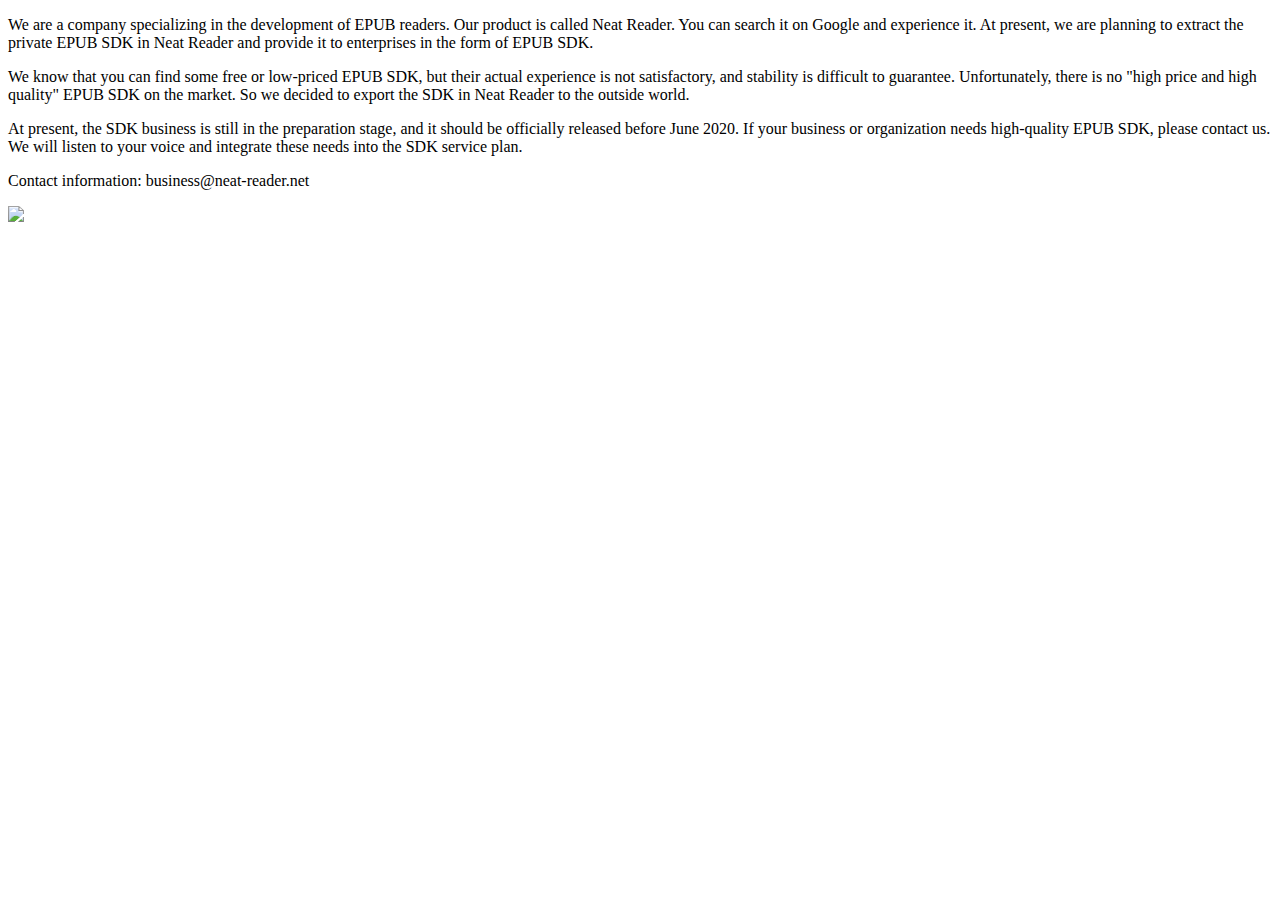
==== index.html @ 6b5ac9dc "add favicon" ====
<!DOCTYPE html>
<html lang="en">
<head>
    <meta charset="UTF-8">
    <title>NEAT EPUB SDK | Enterprise Level EPUB Software Development Kit</title>
    <link rel="shortcut icon" type="image/x-icon" href="/favicon.ico?">
</head>
<body>
<p>We are a company specializing in the development of EPUB readers. Our product is called Neat Reader. You can search
    it on Google and experience it. At present, we are planning to extract the private EPUB SDK in Neat Reader and
    provide it to enterprises in the form of EPUB SDK.</p>
<p>We know that you can find some free or low-priced EPUB SDK, but their actual experience is not satisfactory, and
    stability is difficult to guarantee. Unfortunately, there is no "high price and high quality" EPUB SDK on the
    market. So we decided to export the SDK in Neat Reader to the outside world.</p>
<p>
    At present, the SDK business is still in the preparation stage, and it should be officially released before June
    2020. If your business or organization needs high-quality EPUB SDK, please contact us. We will listen to your voice
    and integrate these needs into the SDK service plan.
</p>
<p>Contact information: business@neat-reader.net</p>
<img src="img/sdklogo.fw.png" />
</body>
</html>
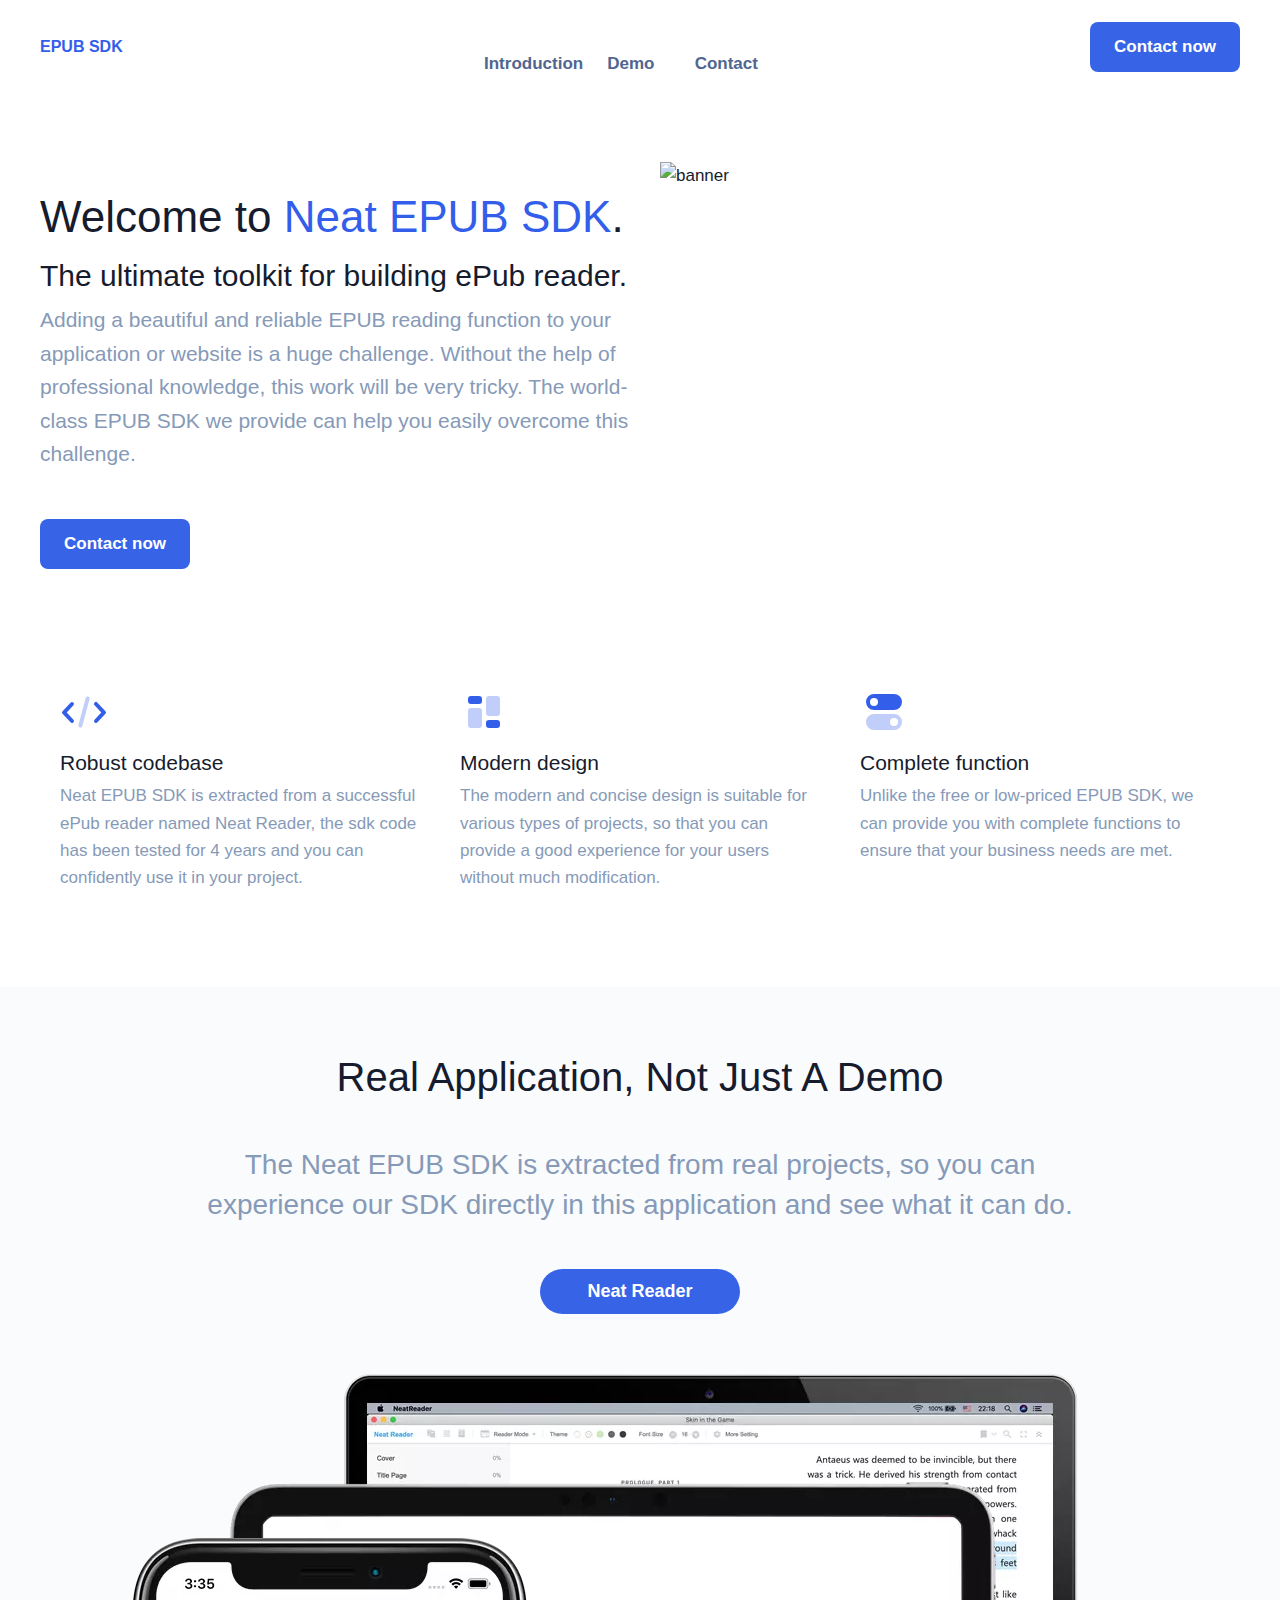
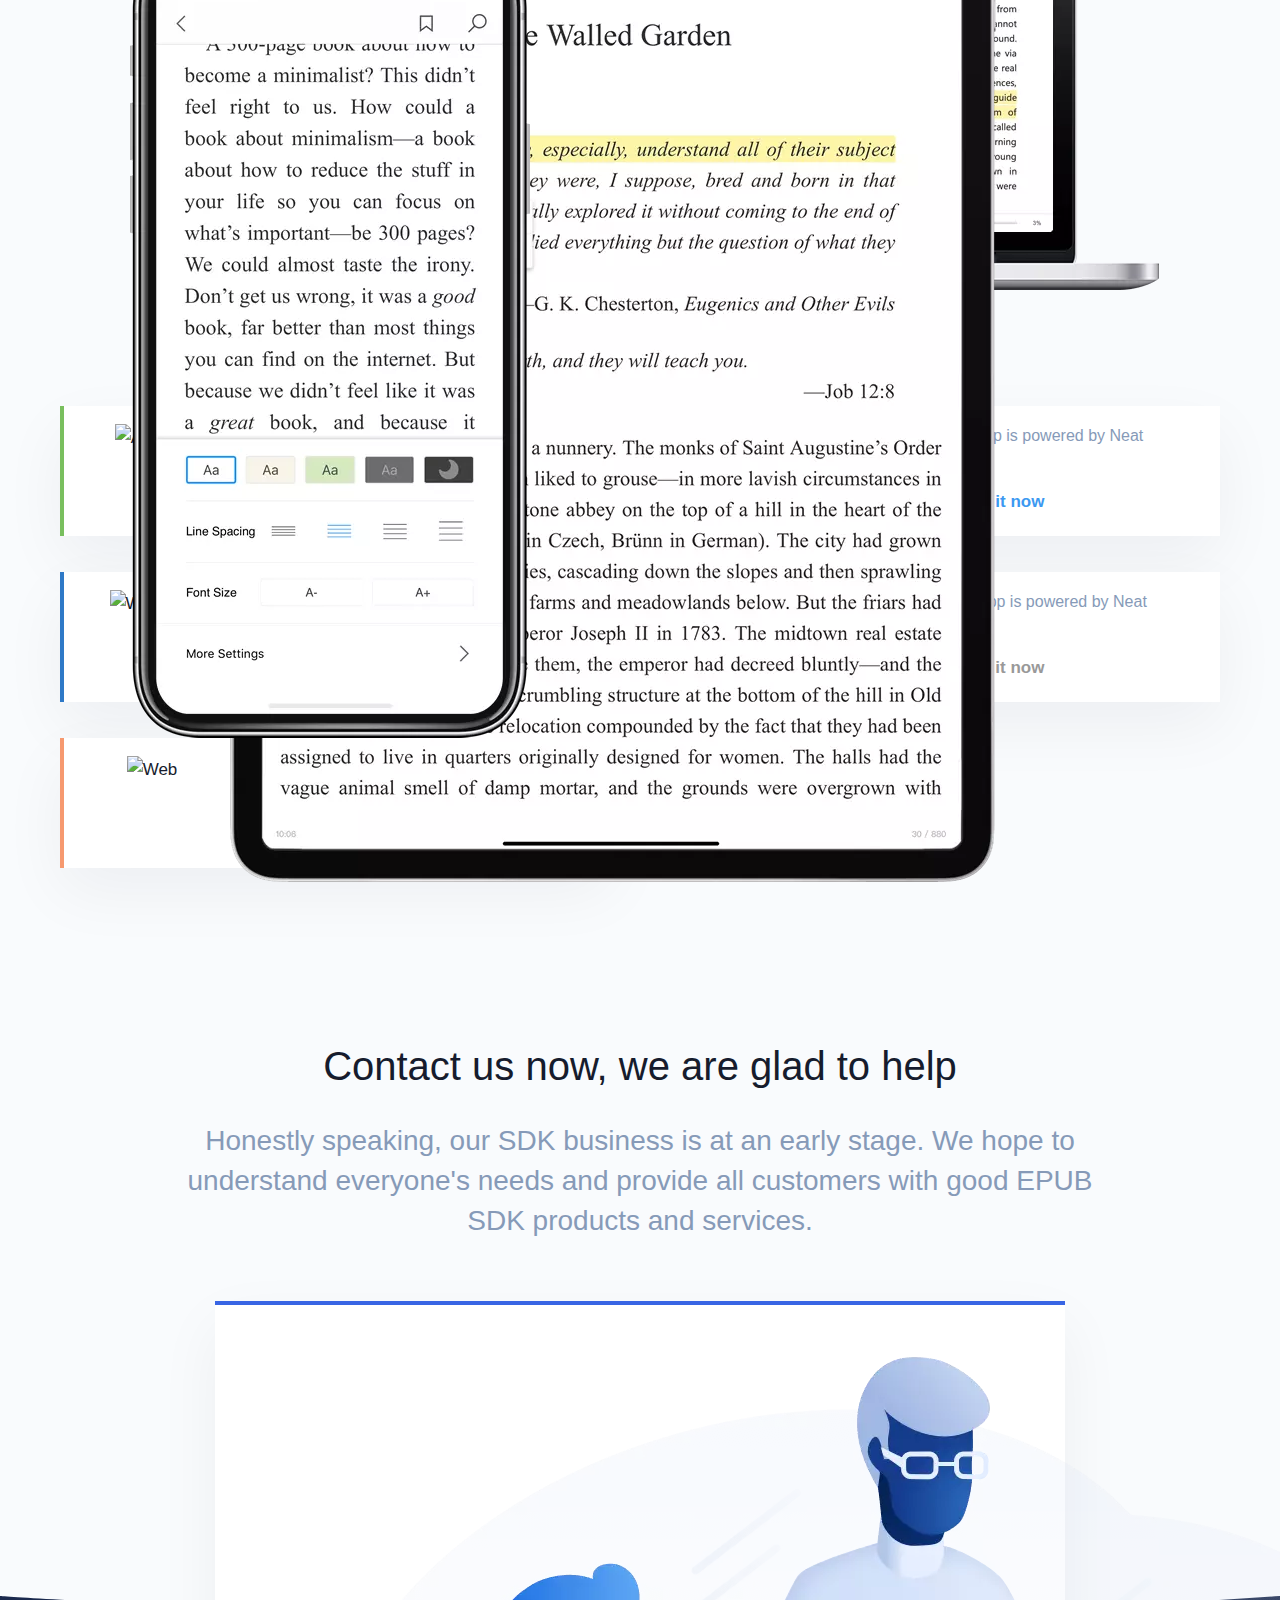
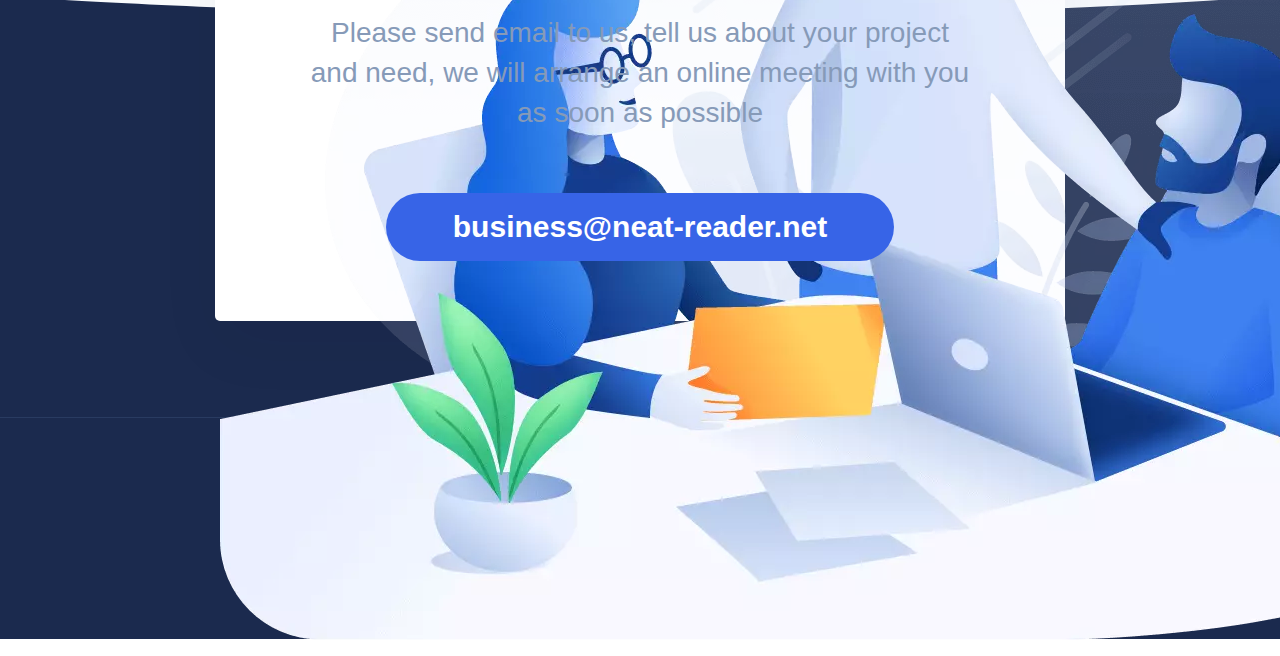
==== commit 964c49b6: "Merge remote-tracking branch 'origin/master'" ====
--- a/index.html
+++ b/index.html
@@ -2,22 +2,192 @@
 <html lang="en">
 <head>
     <meta charset="UTF-8">
-    <title>NEAT EPUB SDK | Enterprise Level EPUB Software Development Kit</title>
+    <title>NEAT EPUB SDK | The Best EPUB Software Development Kit</title>
     <link rel="shortcut icon" type="image/x-icon" href="/favicon.ico?">
+    <meta name="keywords" content="epub sdk, epub reader development, ios epub sdk, android epub sdk, web epub sdk, js epub sdk,windows epub sdk,best epub sdk,epubsdk">
+    <meta name="description" content="Neat EPUB SDK comes from the widely acclaimed EPUB reader Neat Reader, which has withstood the test of the market and won the recognition of the majority of users. Whether you are developing an EPUB reader for Android, iOS, Web browser, or even Windows and Mac, we can provide you with corresponding solutions to help you win the success of the project.">
+    <link rel="stylesheet" href="styles/index.css" />
 </head>
 <body>
-<p>We are a company specializing in the development of EPUB readers. Our product is called Neat Reader. You can search
-    it on Google and experience it. At present, we are planning to extract the private EPUB SDK in Neat Reader and
-    provide it to enterprises in the form of EPUB SDK.</p>
-<p>We know that you can find some free or low-priced EPUB SDK, but their actual experience is not satisfactory, and
-    stability is difficult to guarantee. Unfortunately, there is no "high price and high quality" EPUB SDK on the
-    market. So we decided to export the SDK in Neat Reader to the outside world.</p>
-<p>
-    At present, the SDK business is still in the preparation stage, and it should be officially released before June
-    2020. If your business or organization needs high-quality EPUB SDK, please contact us. We will listen to your voice
-    and integrate these needs into the SDK service plan.
-</p>
-<p>Contact information: business@neat-reader.net</p>
-<img src="img/sdklogo.fw.png" />
+<!--first-->
+<div class="container-full">
+    <div class="container">
+        <section class="top-nav">
+            <h1 class="logo"><a href="/">EPUB SDK</a></h1>
+            <ul class="nav-wrap">
+                <li class="nav-item"><a href="#category">Introduction</a></li>
+                <li class="nav-item"><a href="#application-wrap">Demo</a></li>
+                <li class="nav-item"><a href="#contact-wrap">Contact</a></li>
+            </ul>
+            <a href="#contact-wrap" class="contact-btn button">Contact now</a>
+        </section>
+        <section class="banner">
+            <div class="center-align">
+                <div class="left-info">
+                    <h2 class="title">Welcome to <span>Neat EPUB SDK</span>.</h2>
+                    <h3 class="sec-title">The ultimate toolkit for building ePub reader.</h3>
+                    <p class="info-more">Adding a beautiful and reliable EPUB reading function to your application or website is a huge challenge. Without the help of professional knowledge, this work will be very tricky. The world-class EPUB SDK we provide can help you easily overcome this challenge.</p>
+                    <div class="button-wrap">
+                        <a href="#contact-wrap" class="info-button button">Contact now</a>
+                    </div>
+                </div>
+                <div class="banner-img">
+                    <picture>
+                        <source srcset="img/banner-1.webp" type="image/webp">
+                        <source srcset="img/banner-1.png" type="image/png">
+                        <img src="img/banner-1.png" alt="banner">
+                    </picture>
+                </div>
+            </div>
+        </section>
+        <section class="category" id="category">
+            <div class="category-wrap">
+                <div class="category-item">
+                    <div class="icon-svg">
+                        <svg width="24" height="24" viewBox="0 0 24 24" xmlns="http://www.w3.org/2000/svg"><g fill="none" fill-rule="evenodd"><path d="M0 0h24v24H0z"/><path d="M17.272 8.685a1 1 0 111.456-1.37l4 4.25a1 1 0 010 1.37l-4 4.25a1 1 0 01-1.456-1.37l3.355-3.565-3.355-3.565zm-10.544 0L3.373 12.25l3.355 3.565a1 1 0 01-1.456 1.37l-4-4.25a1 1 0 010-1.37l4-4.25a1 1 0 011.456 1.37z" fill="#335EEA"/><rect fill="#335EEA" opacity=".3" transform="rotate(15 12 12)" x="11" y="4" width="2" height="16" rx="1"/></g></svg>
+                    </div>
+                    <h3 class="item-title">Robust codebase</h3>
+                    <p class="item-text">Neat EPUB SDK is extracted from a successful ePub reader named Neat Reader, the sdk code has been tested for 4 years and you can confidently use it in your project.</p>
+                </div>
+                <div class="category-item">
+                    <div class="icon-svg">
+                        <svg width="24" height="24" viewBox="0 0 24 24" xmlns="http://www.w3.org/2000/svg"><g fill="none" fill-rule="evenodd"><path d="M0 0h24v24H0z"/><path d="M5.5 4h4A1.5 1.5 0 0111 5.5v1A1.5 1.5 0 019.5 8h-4A1.5 1.5 0 014 6.5v-1A1.5 1.5 0 015.5 4zm9 12h4a1.5 1.5 0 011.5 1.5v1a1.5 1.5 0 01-1.5 1.5h-4a1.5 1.5 0 01-1.5-1.5v-1a1.5 1.5 0 011.5-1.5z" fill="#335EEA"/><path d="M5.5 10h4a1.5 1.5 0 011.5 1.5v7A1.5 1.5 0 019.5 20h-4A1.5 1.5 0 014 18.5v-7A1.5 1.5 0 015.5 10zm9-6h4A1.5 1.5 0 0120 5.5v7a1.5 1.5 0 01-1.5 1.5h-4a1.5 1.5 0 01-1.5-1.5v-7A1.5 1.5 0 0114.5 4z" fill="#335EEA" opacity=".3"/></g></svg>
+                    </div>
+                    <h3 class="item-title">Modern design</h3>
+                    <p class="item-text">The modern and concise design is suitable for various types of projects, so that you can provide a good experience for your users without much modification.</p>
+                </div>
+                <div class="category-item">
+                    <div class="icon-svg">
+                        <svg width="24" height="24" viewBox="0 0 24 24" xmlns="http://www.w3.org/2000/svg"><g fill="none" fill-rule="evenodd"><path d="M0 0h24v24H0z"/><path d="M7 3h10a4 4 0 110 8H7a4 4 0 110-8zm0 6a2 2 0 100-4 2 2 0 000 4z" fill="#335EEA"/><path d="M7 13h10a4 4 0 110 8H7a4 4 0 110-8zm10 6a2 2 0 100-4 2 2 0 000 4z" fill="#335EEA" opacity=".3"/></g></svg>
+                    </div>
+                    <h3 class="item-title">Complete function</h3>
+                    <p class="item-text">Unlike the free or low-priced EPUB SDK, we can provide you with complete functions to ensure that your business needs are met.</p>
+                </div>
+            </div>
+        </section>
+    </div>
+</div>
+<!--second-->
+<div class="container-wrap">
+    <div class="container">
+        <section class="application-wrap" id="application-wrap">
+            <h2 class="title">Real Application, Not Just A Demo</h2>
+            <h3 class="message">The Neat EPUB SDK is extracted from real projects, so you can experience our SDK directly in this application and see what it can do.</h3>
+            <div class="button-box">
+                <a href="https://www.neat-reader.com" target="_blank" class="button">Neat Reader</a>
+            </div>
+        </section>
+        <section class="device-wrap">
+            <div class="device-1">
+                <picture>
+                    <source srcset="img/device-1.webp" type="image/webp">
+                    <source srcset="img/device-1.png" type="image/png">
+                    <img src="img/device-1.png" alt="mobile">
+                </picture>
+            </div>
+            <div class="device-2">
+                <picture>
+                    <source srcset="img/device-2.webp" type="image/webp">
+                    <source srcset="img/device-2.png" type="image/png">
+                    <img src="img/device-2.png" alt="pad">
+                </picture>
+            </div>
+            <div class="device-3">
+                <picture>
+                    <source srcset="img/device-3.webp" type="image/webp">
+                    <source srcset="img/device-3.png" type="image/png">
+                    <img src="img/device-3.png" alt="desk">
+                </picture>
+            </div>
+        </section>
+        <section class="device-full">
+            <div class="device-item">
+                <div class="device-box color-1">
+                    <div class="box-left">
+                        <img src="img/device-icon-1.png" alt="Android" class="device-img">
+                    </div>
+                    <div class="box-right">
+                        <h3 class="device-title">Neat Reader Android App is powered by Neat Android EPUB SDK.</h3>
+                        <a href="https://www.neat-reader.com/downloads/android" class="device-link" target="_blank">Download and try it now <i class="fe fe-arrow-right ml-3"></i></a>
+                    </div>
+                </div>
+                <div class="device-box color-2">
+                    <div class="box-left">
+                        <img src="img/device-icon-2.png" alt="iOS" class="device-img">
+                    </div>
+                    <div class="box-right">
+                        <h3 class="device-title">Neat Reader iOS App is powered by Neat iOS EPUB SDK.</h3>
+                        <a href="https://www.neat-reader.com/downloads/ios" class="device-link" target="_blank">Download and try it now <i class="fe fe-arrow-right ml-3"></i></a>
+                    </div>
+                </div>
+            </div>
+            <div class="device-item">
+                <div class="device-box color-3">
+                    <div class="box-left">
+                        <img src="img/device-icon-3.png" alt="Windows" class="device-img">
+                    </div>
+                    <div class="box-right">
+                        <h3 class="device-title">Neat Reader Windows App is powered by Neat Windows EPUB SDK.</h3>
+                        <a href="https://www.neat-reader.com/downloads/windows" class="device-link" target="_blank">Download and try it now <i class="fe fe-arrow-right ml-3"></i></a>
+                    </div>
+                </div>
+                <div class="device-box color-4">
+                    <div class="box-left">
+                        <img src="img/device-icon-4.png" alt="Mac" class="device-img">
+                    </div>
+                    <div class="box-right">
+                        <h3 class="device-title">Neat Reader Mac App is powered by Neat Mac EPUB SDK.</h3>
+                        <a href="https://www.neat-reader.com/downloads/mac" class="device-link" target="_blank">Download and try it now <i class="fe fe-arrow-right ml-3"></i></a>
+                    </div>
+                </div>
+            </div>
+            <div class="device-item">
+                <div class="device-box color-5">
+                    <div class="box-left">
+                        <img src="img/device-icon-5.png" alt="Web" class="device-img">
+                    </div>
+                    <div class="box-right">
+                        <h3 class="device-title">Neat Reader Web App is powered by Neat Web EPUB SDK.</h3>
+                        <a href="https://www.neat-reader.com/downloads/web" class="device-link" target="_blank">Have a look <i class="fe fe-arrow-right ml-3"></i></a>
+                    </div>
+                </div>
+                <div class="device-box" style="visibility: hidden"></div>
+            </div>
+        </section>
+        <section class="contact-wrap" id="contact-wrap">
+            <h2 class="contact-title">Contact us now, we are glad to help</h2>
+            <p class="contact-info">Honestly speaking, our SDK business is at an early stage. We hope to understand everyone's needs and provide all customers with good EPUB SDK products and services.</p>
+        </section>
+        <section class="contact-full">
+            <div class="contact-card">
+                <div class="card-top">
+                    <picture>
+                        <source srcset="img/contact-us.webp" type="image/webp">
+                        <source srcset="img/contact-us.png" type="image/png">
+                        <img src="img/contact-us.png" alt="contact">
+                    </picture>
+                </div>
+                <p class="card-info">Please send email to us, tell us about your project and need, we will arrange an online meeting with you as soon as possible</p>
+                <a href="mailto:business@neat-reader.net" class="card-link">business@neat-reader.net</a>
+            </div>
+        </section>
+    </div>
+</div>
+<div class="container-wrap mt-n16">
+    <div class="shape shape-bottom shape-fluid-x svg-shim text-dark">
+        <svg viewBox="0 0 2880 48" fill="none" xmlns="http://www.w3.org/2000/svg"><path d="M0 48h2880V0h-720C1442.5 52 720 0 720 0H0v48z" fill="currentColor"/></svg>
+    </div>
+</div>
+<div class="pt-16 bg-dark">
+    <footer class="border-gray-800-50">
+        <div class="container-footer">
+            <div class="footer-logo">
+                <img src="img/footer-logo.png" alt="logo">
+            </div>
+            <h2 class="footer-title">Neat EPUB SDK</h2>
+            <p class="footer-info">The ultimate toolkit for building ePub reader.</p>
+        </div>
+    </footer>
+</div>
 </body>
-</html>+</html>
--- a/styles/index.css
+++ b/styles/index.css
@@ -0,0 +1,511 @@
+@import "base.css";
+@import "fonts/Feather/feather.css";
+@import "fonts/HKGroteskPro/HKGroteskPro.css";
+
+.container-full{
+    width: 100%;
+    background: #fff;
+}
+.container{
+    width: 1200px;
+    margin: 0 auto;
+}
+.container .top-nav{
+    display: flex;
+    flex-direction: row;
+    justify-content: space-between;
+    box-sizing: border-box;
+    height: 50px;
+    line-height: 50px;
+    margin-top: 22px;
+}
+.container .top-nav .logo{
+    flex: 0 0 88px;
+    font-weight: 700;
+    font-size: 16px;
+    line-height: 50px;
+}
+.container .top-nav .nav-wrap{
+    display: flex;
+    flex: 0 0 330px;
+    flex-direction: row;
+    color: #506690;
+    font-size: 17px;
+    font-weight: 600;
+}
+.container .top-nav .nav-wrap a{
+    color: #506690;
+}
+.container .top-nav .nav-wrap a:hover{
+    color: #335eea;
+}
+.container .top-nav .nav-wrap .nav-item{
+    flex: 1;
+    text-align: center;
+    list-style-type: none;
+}
+.container .button{
+    flex: 0 0 150px;
+    line-height: 50px;
+    background: #3764e7;
+    color: #fff;
+    border-radius: 8px;
+    text-align: center;
+    font-size: 17px;
+    font-weight: 600;
+    transition: box-shadow .25s ease,transform .25s ease,-webkit-transform .25s ease;
+}
+.container .button:hover {
+    box-shadow: 0 1rem 2.5rem rgba(22,28,45,.1),0 .5rem 1rem -.75rem rgba(22,28,45,.1)!important;
+    -webkit-transform: translate3d(0,-3px,0);
+    transform: translate3d(0,-3px,0);
+}
+
+.container .banner{
+    padding-top: 90px;
+}
+.container .center-align{
+    height: 430px;
+    display: flex;
+    flex-wrap: wrap;
+    align-items: center!important;
+}
+.container .banner-img{
+    flex: 0 0 50%;
+    max-width: 50%;
+    height: 100%;
+    width: 100%;
+    padding-right: 20px;
+    padding-left: 20px;
+}
+
+.container .banner-img img{
+    display: block;
+    height: 100%;
+    margin-left: auto;
+    margin-right: auto;
+}
+.container .left-info{
+    flex: 0 0 50%;
+    max-width: 50%;
+}
+.container .left-info .title{
+    font-weight: 400;
+    font-size: 44px;
+    line-height: 64px;
+    color: #161C2D;
+}
+.container .left-info .title span{
+    color: #335EEA;
+}
+.container .left-info .sec-title{
+    font-weight: 400;
+    font-size: 30px;
+    line-height: 54px;
+    color: #161C2D;
+}
+.container .left-info .info-more{
+    font-weight: 400;
+    font-size: 21px;
+    line-height: 33.6px;
+    color: #869AB8;
+    margin-bottom: 48px;
+}
+.container .left-info .button-wrap{
+    display: flex;
+    flex-direction: row;
+    height: 50px;
+}
+
+.container .category{
+    padding-top: 96px;
+    padding-bottom: 96px;
+}
+.container .category-wrap{
+    display: flex;
+    flex-direction: row;
+}
+.container .category-item{
+    display: flex;
+    flex-direction: column;
+    flex: 1;
+    padding: 0 20px;
+}
+.container .category-item .icon-svg{
+    color: #335eea;
+    margin-bottom: 12px;
+}
+.container .category-item .icon-svg > svg{
+    width: 48px;
+    height: 48px;
+}
+.container .category-item .item-title{
+    line-height: 1.4;
+    margin-bottom: 5px;
+}
+.container .category-item .item-text{
+    color: #869ab8;
+    font-size: 17px;
+    font-weight: 400;
+}
+
+.container-wrap{
+    background: #f9fbfd;
+}
+.container .application-wrap{
+    padding-top: 60px;
+    padding-bottom: 60px;
+}
+.container .application-wrap .title{
+    font-weight: 400;
+    font-size: 40px;
+    color: #161C2D;
+    text-align: center;
+    line-height: 60px;
+    padding-bottom: 38px;
+}
+.container .application-wrap .message{
+    font-size: 28px;
+    font-weight: 400;
+    line-height: 40px;
+    color: #869AB8;
+    text-align: center;
+    padding-left: 150px;
+    padding-right: 150px;
+    padding-bottom: 44px;
+}
+.container .application-wrap .button-box{
+    display: flex;
+    flex-direction: row;
+    align-items: center;
+    justify-content: center;
+    height: 45px;
+}
+.container .application-wrap .button-box .button{
+    flex: 0 0 200px;
+    line-height: 45px;
+    background: #3764e7;
+    color: #fff;
+    border-radius: 40px;
+    text-align: center;
+    font-size: 18px;
+    font-weight: 700;
+    transition: box-shadow .25s ease,transform .25s ease,-webkit-transform .25s ease;
+}
+.container .application-wrap .button-box .button .button:hover {
+    box-shadow: 0 1rem 2.5rem rgba(22,28,45,.1),0 .5rem 1rem -.75rem rgba(22,28,45,.1)!important;
+    -webkit-transform: translate3d(0,-3px,0);
+    transform: translate3d(0,-3px,0);
+}
+.container .device-wrap{
+    position: relative;
+    box-sizing: border-box;
+    padding-left: 90px;
+    padding-right: 80px;
+    width: 1200px;
+    height: 516px;
+    margin-bottom: 116px;
+}
+.container .device-wrap > div{
+    position: absolute;
+}
+.container .device-wrap > div > img{
+    display: block;
+    width: 100%;
+}
+.container .device-wrap .device-1{
+    left: 90px;
+    bottom: 0;
+    width: 176px;
+    height: 352px;
+    z-index: 3;
+}
+.container .device-wrap .device-2{
+    left: 190px;
+    bottom: -34px;
+    width: 313px;
+    height: 442px;
+    z-index: 2;
+}
+.container .device-wrap .device-3{
+    left: 220px;
+    bottom: 0;
+    width: 899px;
+    height: 516px;
+    z-index: 1;
+}
+
+.container .device-full{
+    display: flex;
+    flex-direction: column;
+    padding-bottom: 132px;
+}
+.container .device-item{
+    display: flex;
+    flex-direction: row;
+    flex: 1;
+    height: 130px;
+    padding-left: 20px;
+    padding-right: 20px;
+    margin-bottom: 36px;
+}
+.container .device-item .device-box{
+    position: relative;
+    flex: 1;
+    display: flex;
+    flex-direction: row;
+    padding-left: 35px;
+    padding-right: 30px;
+    height: 130px;
+    background: #fff;
+    box-shadow: 0 1.5rem 4rem rgba(22,28,45,.05);
+    transition: box-shadow .25s ease,transform .25s ease,-webkit-transform .25s ease;
+}
+.container .device-item .device-box:before{
+    content: '';
+    position: absolute;
+    top: 0;
+    left: 0;
+    width: 4px;
+    height: 100%;
+}
+.container .device-item .device-box:hover{
+    box-shadow: 0 2rem 5rem rgba(22,28,45,.1),0 .5rem 1rem -.75rem rgba(22,28,45,.05)!important;
+    -webkit-transform: translate3d(0,-5px,0);
+    transform: translate3d(0,-5px,0);
+    cursor: pointer;
+}
+.container .device-item .device-box:nth-of-type(even){
+    margin-left: 29px;
+}
+.container .device-item .device-box:nth-of-type(odd){
+    margin-right: 29px;
+}
+.container .device-item .device-box.color-1:before{background: #79bf5e;}
+.container .device-item .device-box.color-2:before{background: #3c99f1;}
+.container .device-item .device-box.color-3:before{background: #2e79c7;}
+.container .device-item .device-box.color-4:before{background: #999999;}
+.container .device-item .device-box.color-5:before{background: #f6996f;}
+.container .device-item .device-box.color-1 .device-link{color: #79bf5e;}
+.container .device-item .device-box.color-2 .device-link{color: #3c99f1;}
+.container .device-item .device-box.color-3 .device-link{color: #2e79c7;}
+.container .device-item .device-box.color-4 .device-link{color: #999999;}
+.container .device-item .device-box.color-5 .device-link{color: #f6996f;}
+.container .device-item .box-left{
+    display: flex;
+    /*flex: 0 0 114px;*/
+    justify-content: center;
+    align-items: center;
+    width: 114px;
+    padding-top: 18px;
+    padding-bottom: 20px;
+    text-align: center;
+}
+.container .device-item .box-left .device-img{
+    display: block;
+    height: 100%;
+    margin-left: 0;
+    margin-right: 0;
+}
+.container .device-item .box-right{
+    flex: 0 0 336px;
+    display: flex;
+    flex-direction: column;
+    padding-top: 18px;
+    padding-bottom: 20px;
+    padding-left: 30px;
+}
+.container .device-item .box-right .device-title{
+    font-weight: 400;
+    font-size: 16px;
+    color: #869AB8;
+    line-height: 24px;
+    padding-bottom: 16px;
+}
+.container .device-item .box-right .device-link{
+    display: inline-block;
+    vertical-align: middle;
+    font-weight: 600;
+    font-size: 17px;
+    line-height: 27.2px;
+}
+.ml-3{
+    margin-left: .75rem!important;
+    display: inline-block;
+    vertical-align: middle;
+}
+
+.container .contact-wrap{
+    padding-left: 120px;
+    padding-right: 120px;
+    text-align: center;
+}
+.container .contact-wrap .contact-title{
+    font-weight: 400;
+    font-size: 40px;
+    line-height: 60px;
+    color: #161C2D;
+    padding-bottom: 25px;
+}
+.container .contact-wrap .contact-info{
+    font-weight: 400;
+    font-size: 28px;
+    line-height: 40px;
+    color: #869AB8;
+    text-align: center;
+}
+
+.container .contact-full{
+    padding-top: 60px;
+    padding-bottom: 96px;
+}
+.container .contact-full .contact-card{
+    position: relative;
+    display: flex;
+    flex-direction: column;
+    justify-content: center;
+    width: 850px;
+    margin-left: auto;
+    margin-right: auto;
+    background: #fff;
+    box-shadow: 0 1.5rem 4rem rgba(22,28,45,.05)!important;
+    padding-top: 46px;
+    padding-bottom: 60px;
+    z-index: 1;
+    border-radius: 5px;
+}
+.container .contact-full .contact-card:before{
+    content: '';
+    position: absolute;
+    top: 0;
+    left: 0;
+    width: 100%;
+    height: 4px;
+    background: #3865e4;
+}
+.container .contact-full .card-top{
+    height: 236px;
+    margin-bottom: 30px;
+    text-align: center;
+}
+.container .contact-full .card-top > img{
+    display: block;
+    height: 100%;
+    margin-left: auto;
+    margin-right: auto;
+}
+.container .contact-full .card-info{
+    font-weight: 400;
+    font-size: 28px;
+    line-height: 40px;
+    color: #869AB8;
+    text-align: center;
+    padding-left: 90px;
+    padding-right: 90px;
+    padding-bottom: 60px;
+}
+.container .contact-full .card-link{
+    display: block;
+    width: 508px;
+    height: 68px;
+    line-height: 68px;
+    background: #3764e7;
+    border-radius: 40px;
+    text-align: center;
+    font-weight: 700;
+    transition: box-shadow .25s ease,transform .25s ease,-webkit-transform .25s ease;
+    margin-left: auto;
+    margin-right: auto;
+    font-size: 30px;
+    color: #FFFFFF;
+}
+.container .contact-full .card-link:hover {
+    box-shadow: 0 1rem 2.5rem rgba(22,28,45,.1),0 .5rem 1rem -.75rem rgba(22,28,45,.1)!important;
+    -webkit-transform: translate3d(0,-3px,0);
+    transform: translate3d(0,-3px,0);
+}
+
+.mt-n16{
+    position: relative;
+    margin-top: -400px;
+}
+.shape:not([class*=shape-blur]) {
+    overflow: hidden;
+}
+.shape-bottom {
+    right: 0;
+    bottom: 0;
+    left: 0;
+    z-index: 0;
+}
+.shape {
+    position: absolute;
+    pointer-events: none;
+}
+.text-dark {
+    color: #1b2a4e!important;
+}
+.shape:not([class*=shape-blur])>* {
+    -webkit-transform: scale(2);
+    transform: scale(2);
+}
+.shape-fluid-x>* {
+    width: 100%;
+    height: auto;
+}
+.shape-bottom>* {
+    -webkit-transform-origin: top center;
+    transform-origin: top center;
+}
+.shape>* {
+    display: block;
+}
+svg {
+    overflow: hidden;
+    vertical-align: middle;
+}
+
+.pt-16{
+    background-color: #1b2a4e!important;
+}
+.pt-16.bg-dark{
+    padding-top: 400px;
+}
+.pt-16 .border-gray-800-50{
+    border-top: 1px solid rgba(56,76,116,.5);
+    background-color: #1b2a4e;
+}
+.container-footer{
+    width: 1200px;
+    margin-left: auto;
+    margin-right: auto;
+    text-align: center;
+    padding-top: 36px;
+    padding-bottom: 20px;
+}
+.container-footer .footer-logo{
+    width: 73px;
+    height: 73px;
+    margin-left: auto;
+    margin-right: auto;
+}
+.container-footer .footer-logo img{
+    display: block;
+    width: 100%;
+}
+.container-footer .footer-title{
+    font-weight: 700;
+    font-size: 36px;
+    line-height: 42px;
+    color: #FFFFFF;
+    text-align: center;
+    padding-bottom: 6px;
+    padding-top: 20px;
+}
+.container-footer .footer-info{
+    font-size: 18px;
+    font-weight: 400;
+    color: #506690;
+    line-height: 24px;
+    text-align: center;
+}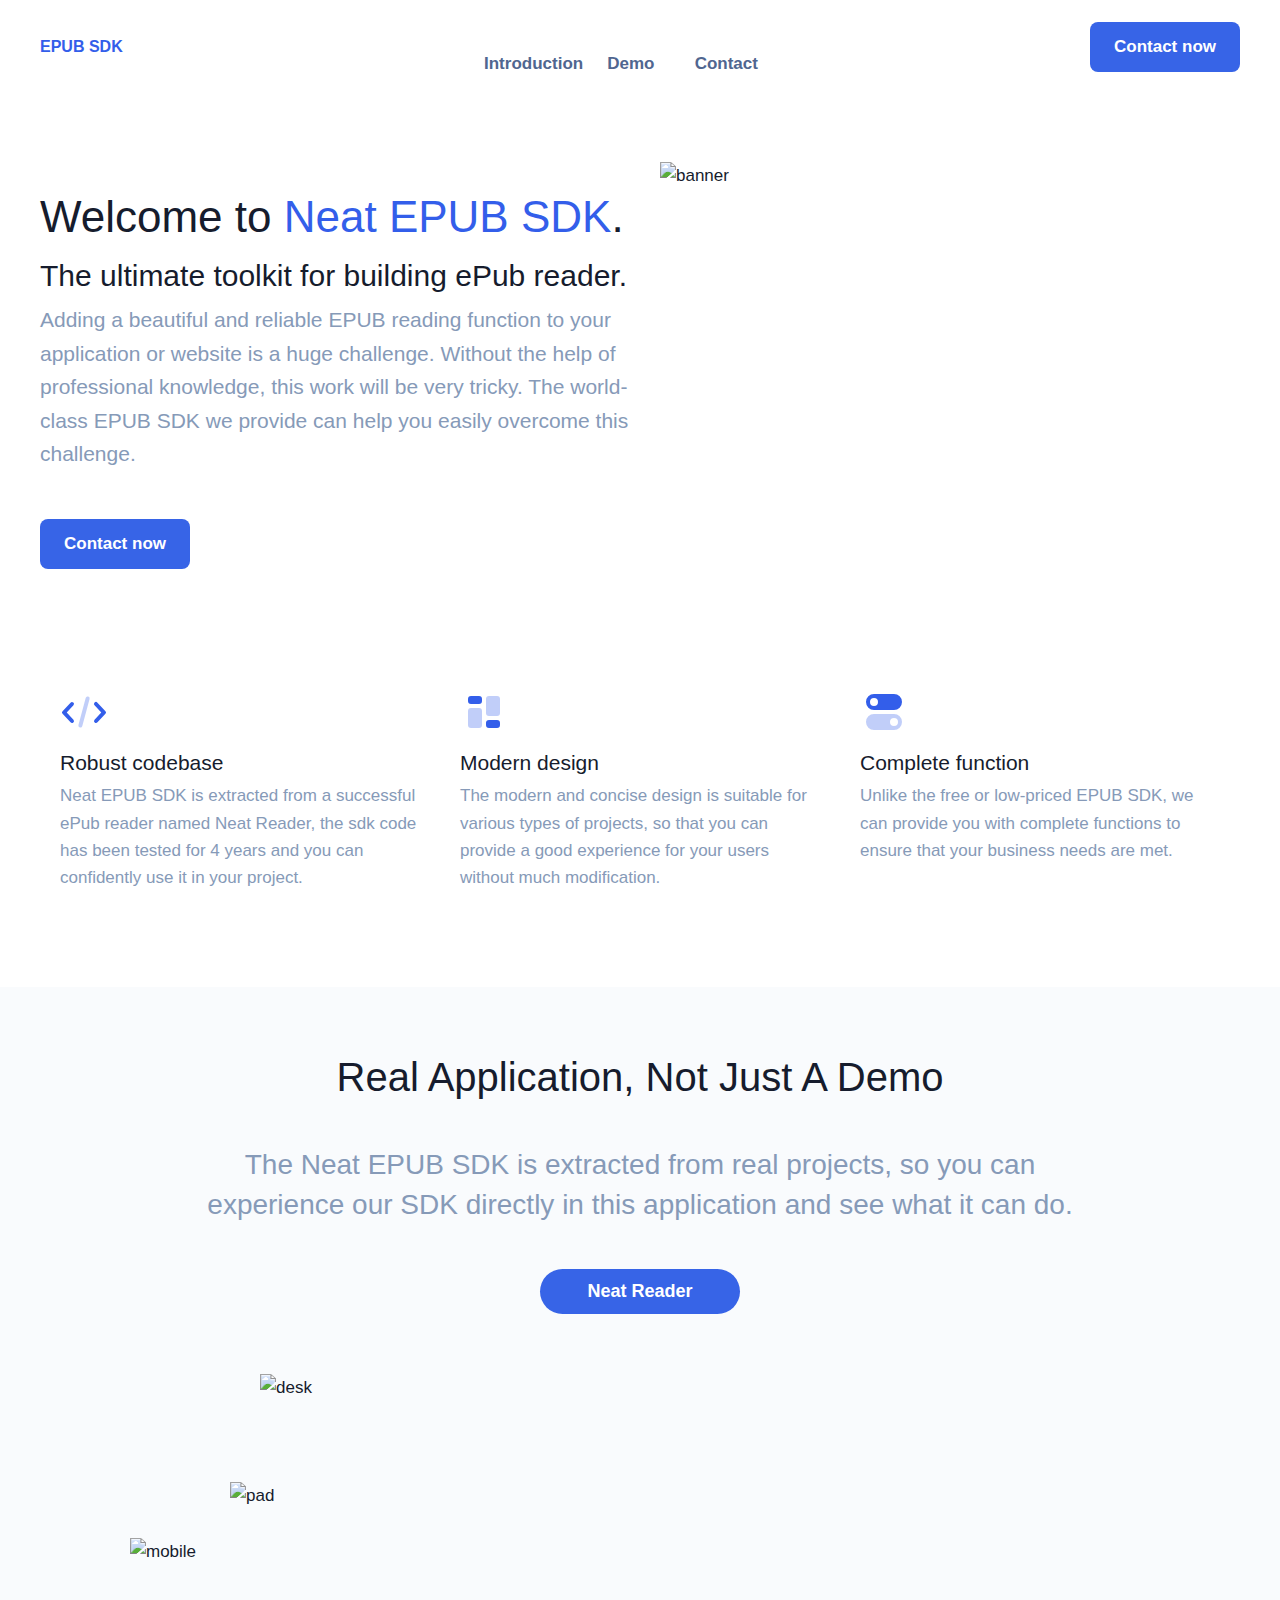
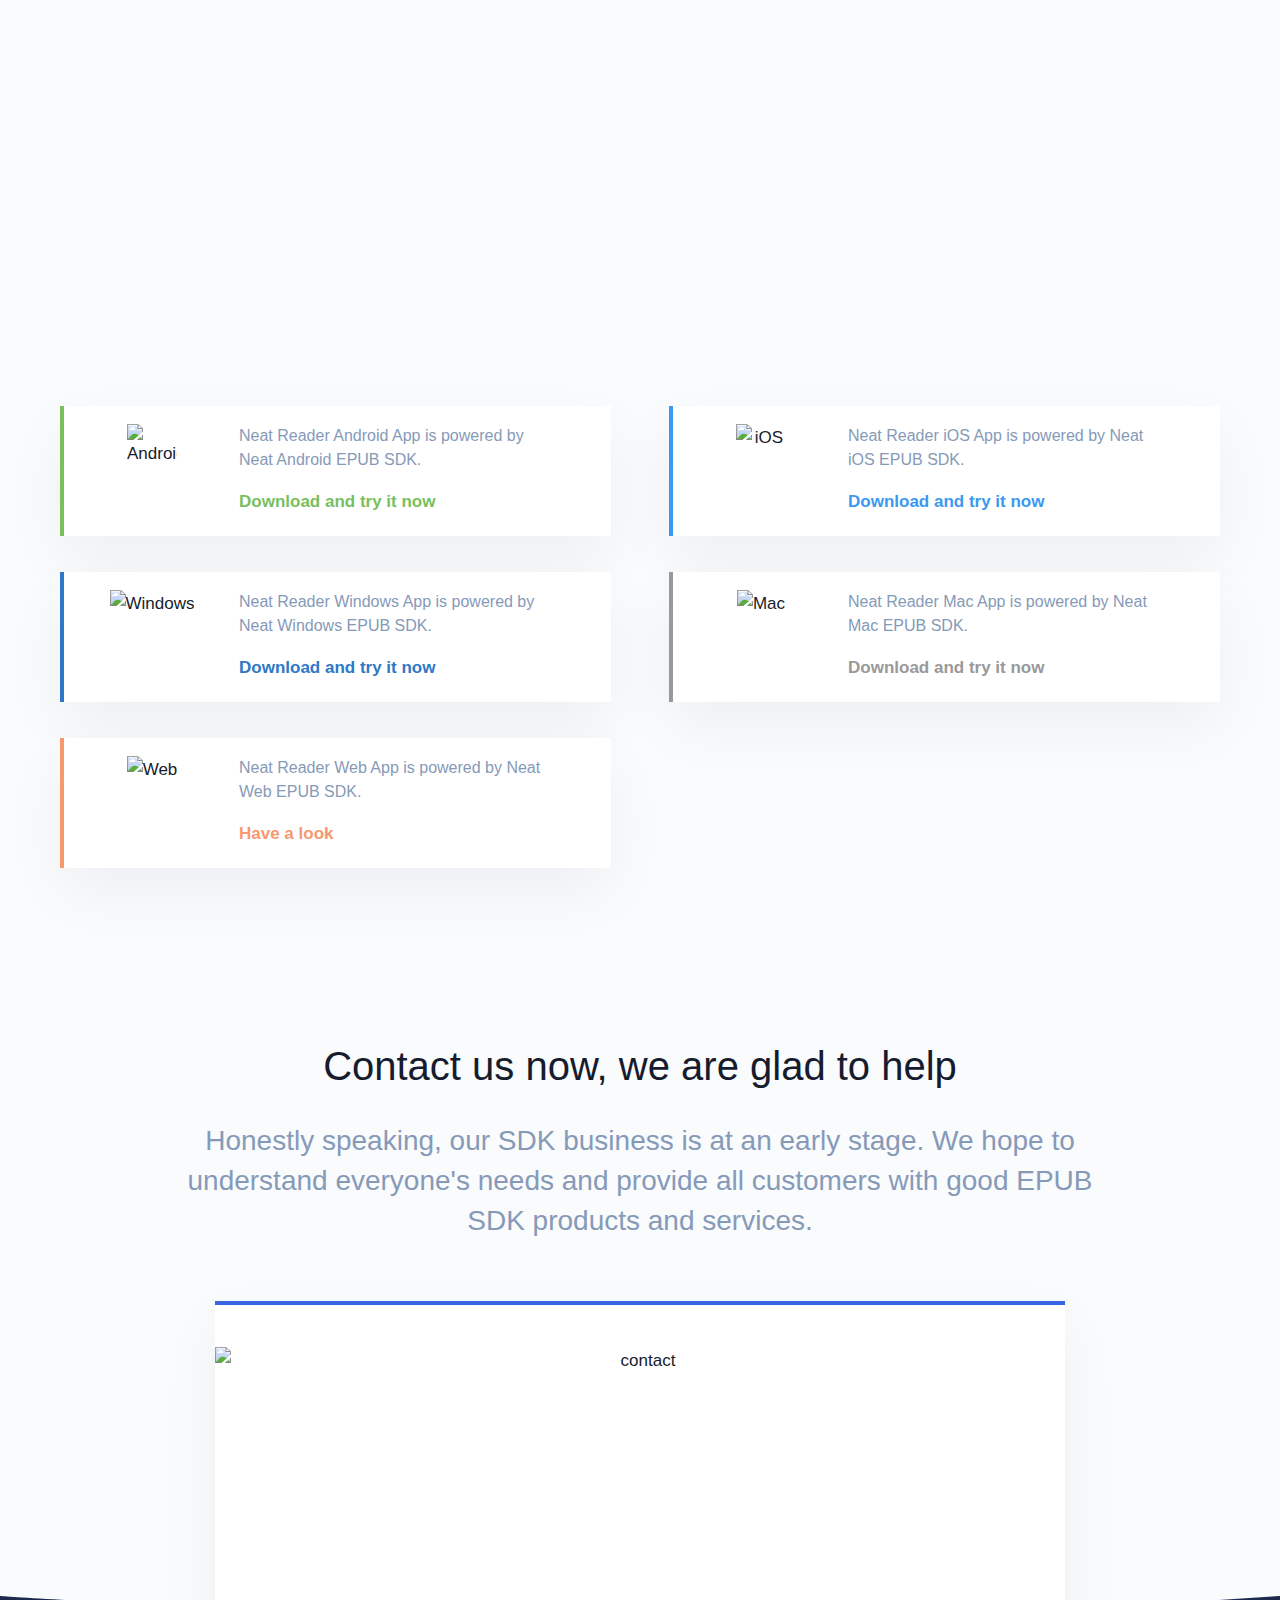
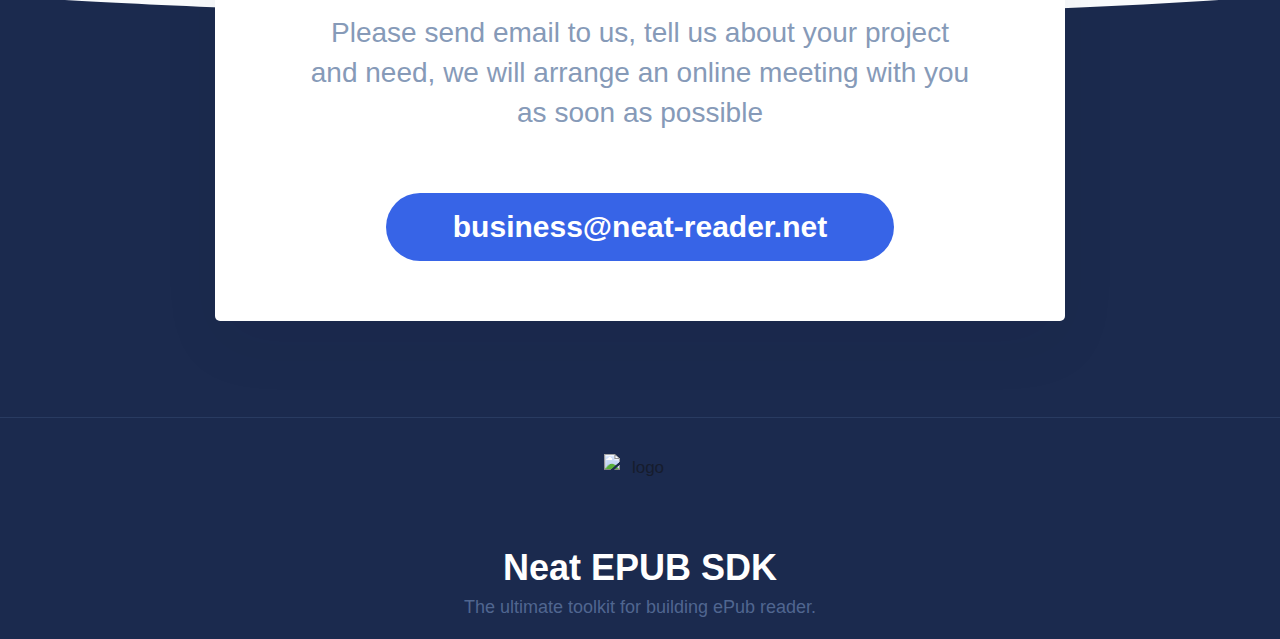
==== commit 5c1461c1: "update css" ====
--- a/index.html
+++ b/index.html
@@ -4,9 +4,11 @@
     <meta charset="UTF-8">
     <title>NEAT EPUB SDK | The Best EPUB Software Development Kit</title>
     <link rel="shortcut icon" type="image/x-icon" href="/favicon.ico?">
-    <meta name="keywords" content="epub sdk, epub reader development, ios epub sdk, android epub sdk, web epub sdk, js epub sdk,windows epub sdk,best epub sdk,epubsdk">
-    <meta name="description" content="Neat EPUB SDK comes from the widely acclaimed EPUB reader Neat Reader, which has withstood the test of the market and won the recognition of the majority of users. Whether you are developing an EPUB reader for Android, iOS, Web browser, or even Windows and Mac, we can provide you with corresponding solutions to help you win the success of the project.">
-    <link rel="stylesheet" href="styles/index.css" />
+    <meta name="keywords"
+          content="epub sdk, epub reader development, ios epub sdk, android epub sdk, web epub sdk, js epub sdk,windows epub sdk,best epub sdk,epubsdk">
+    <meta name="description"
+          content="Neat EPUB SDK comes from the widely acclaimed EPUB reader Neat Reader, which has withstood the test of the market and won the recognition of the majority of users. Whether you are developing an EPUB reader for Android, iOS, Web browser, or even Windows and Mac, we can provide you with corresponding solutions to help you win the success of the project.">
+    <link rel="stylesheet" href="styles/index.css"/>
 </head>
 <body>
 <!--first-->
@@ -26,17 +28,15 @@
                 <div class="left-info">
                     <h2 class="title">Welcome to <span>Neat EPUB SDK</span>.</h2>
                     <h3 class="sec-title">The ultimate toolkit for building ePub reader.</h3>
-                    <p class="info-more">Adding a beautiful and reliable EPUB reading function to your application or website is a huge challenge. Without the help of professional knowledge, this work will be very tricky. The world-class EPUB SDK we provide can help you easily overcome this challenge.</p>
+                    <p class="info-more">Adding a beautiful and reliable EPUB reading function to your application or
+                        website is a huge challenge. Without the help of professional knowledge, this work will be very
+                        tricky. The world-class EPUB SDK we provide can help you easily overcome this challenge.</p>
                     <div class="button-wrap">
                         <a href="#contact-wrap" class="info-button button">Contact now</a>
                     </div>
                 </div>
                 <div class="banner-img">
-                    <picture>
-                        <source srcset="img/banner-1.webp" type="image/webp">
-                        <source srcset="img/banner-1.png" type="image/png">
-                        <img src="img/banner-1.png" alt="banner">
-                    </picture>
+                    <img src="img/banner-1.png" alt="banner">
                 </div>
             </div>
         </section>
@@ -44,24 +44,51 @@
             <div class="category-wrap">
                 <div class="category-item">
                     <div class="icon-svg">
-                        <svg width="24" height="24" viewBox="0 0 24 24" xmlns="http://www.w3.org/2000/svg"><g fill="none" fill-rule="evenodd"><path d="M0 0h24v24H0z"/><path d="M17.272 8.685a1 1 0 111.456-1.37l4 4.25a1 1 0 010 1.37l-4 4.25a1 1 0 01-1.456-1.37l3.355-3.565-3.355-3.565zm-10.544 0L3.373 12.25l3.355 3.565a1 1 0 01-1.456 1.37l-4-4.25a1 1 0 010-1.37l4-4.25a1 1 0 011.456 1.37z" fill="#335EEA"/><rect fill="#335EEA" opacity=".3" transform="rotate(15 12 12)" x="11" y="4" width="2" height="16" rx="1"/></g></svg>
+                        <svg width="24" height="24" viewBox="0 0 24 24" xmlns="http://www.w3.org/2000/svg">
+                            <g fill="none" fill-rule="evenodd">
+                                <path d="M0 0h24v24H0z"/>
+                                <path d="M17.272 8.685a1 1 0 111.456-1.37l4 4.25a1 1 0 010 1.37l-4 4.25a1 1 0 01-1.456-1.37l3.355-3.565-3.355-3.565zm-10.544 0L3.373 12.25l3.355 3.565a1 1 0 01-1.456 1.37l-4-4.25a1 1 0 010-1.37l4-4.25a1 1 0 011.456 1.37z"
+                                      fill="#335EEA"/>
+                                <rect fill="#335EEA" opacity=".3" transform="rotate(15 12 12)" x="11" y="4" width="2"
+                                      height="16" rx="1"/>
+                            </g>
+                        </svg>
                     </div>
                     <h3 class="item-title">Robust codebase</h3>
-                    <p class="item-text">Neat EPUB SDK is extracted from a successful ePub reader named Neat Reader, the sdk code has been tested for 4 years and you can confidently use it in your project.</p>
+                    <p class="item-text">Neat EPUB SDK is extracted from a successful ePub reader named Neat Reader, the
+                        sdk code has been tested for 4 years and you can confidently use it in your project.</p>
                 </div>
                 <div class="category-item">
                     <div class="icon-svg">
-                        <svg width="24" height="24" viewBox="0 0 24 24" xmlns="http://www.w3.org/2000/svg"><g fill="none" fill-rule="evenodd"><path d="M0 0h24v24H0z"/><path d="M5.5 4h4A1.5 1.5 0 0111 5.5v1A1.5 1.5 0 019.5 8h-4A1.5 1.5 0 014 6.5v-1A1.5 1.5 0 015.5 4zm9 12h4a1.5 1.5 0 011.5 1.5v1a1.5 1.5 0 01-1.5 1.5h-4a1.5 1.5 0 01-1.5-1.5v-1a1.5 1.5 0 011.5-1.5z" fill="#335EEA"/><path d="M5.5 10h4a1.5 1.5 0 011.5 1.5v7A1.5 1.5 0 019.5 20h-4A1.5 1.5 0 014 18.5v-7A1.5 1.5 0 015.5 10zm9-6h4A1.5 1.5 0 0120 5.5v7a1.5 1.5 0 01-1.5 1.5h-4a1.5 1.5 0 01-1.5-1.5v-7A1.5 1.5 0 0114.5 4z" fill="#335EEA" opacity=".3"/></g></svg>
+                        <svg width="24" height="24" viewBox="0 0 24 24" xmlns="http://www.w3.org/2000/svg">
+                            <g fill="none" fill-rule="evenodd">
+                                <path d="M0 0h24v24H0z"/>
+                                <path d="M5.5 4h4A1.5 1.5 0 0111 5.5v1A1.5 1.5 0 019.5 8h-4A1.5 1.5 0 014 6.5v-1A1.5 1.5 0 015.5 4zm9 12h4a1.5 1.5 0 011.5 1.5v1a1.5 1.5 0 01-1.5 1.5h-4a1.5 1.5 0 01-1.5-1.5v-1a1.5 1.5 0 011.5-1.5z"
+                                      fill="#335EEA"/>
+                                <path d="M5.5 10h4a1.5 1.5 0 011.5 1.5v7A1.5 1.5 0 019.5 20h-4A1.5 1.5 0 014 18.5v-7A1.5 1.5 0 015.5 10zm9-6h4A1.5 1.5 0 0120 5.5v7a1.5 1.5 0 01-1.5 1.5h-4a1.5 1.5 0 01-1.5-1.5v-7A1.5 1.5 0 0114.5 4z"
+                                      fill="#335EEA" opacity=".3"/>
+                            </g>
+                        </svg>
                     </div>
                     <h3 class="item-title">Modern design</h3>
-                    <p class="item-text">The modern and concise design is suitable for various types of projects, so that you can provide a good experience for your users without much modification.</p>
+                    <p class="item-text">The modern and concise design is suitable for various types of projects, so
+                        that you can provide a good experience for your users without much modification.</p>
                 </div>
                 <div class="category-item">
                     <div class="icon-svg">
-                        <svg width="24" height="24" viewBox="0 0 24 24" xmlns="http://www.w3.org/2000/svg"><g fill="none" fill-rule="evenodd"><path d="M0 0h24v24H0z"/><path d="M7 3h10a4 4 0 110 8H7a4 4 0 110-8zm0 6a2 2 0 100-4 2 2 0 000 4z" fill="#335EEA"/><path d="M7 13h10a4 4 0 110 8H7a4 4 0 110-8zm10 6a2 2 0 100-4 2 2 0 000 4z" fill="#335EEA" opacity=".3"/></g></svg>
+                        <svg width="24" height="24" viewBox="0 0 24 24" xmlns="http://www.w3.org/2000/svg">
+                            <g fill="none" fill-rule="evenodd">
+                                <path d="M0 0h24v24H0z"/>
+                                <path d="M7 3h10a4 4 0 110 8H7a4 4 0 110-8zm0 6a2 2 0 100-4 2 2 0 000 4z"
+                                      fill="#335EEA"/>
+                                <path d="M7 13h10a4 4 0 110 8H7a4 4 0 110-8zm10 6a2 2 0 100-4 2 2 0 000 4z"
+                                      fill="#335EEA" opacity=".3"/>
+                            </g>
+                        </svg>
                     </div>
                     <h3 class="item-title">Complete function</h3>
-                    <p class="item-text">Unlike the free or low-priced EPUB SDK, we can provide you with complete functions to ensure that your business needs are met.</p>
+                    <p class="item-text">Unlike the free or low-priced EPUB SDK, we can provide you with complete
+                        functions to ensure that your business needs are met.</p>
                 </div>
             </div>
         </section>
@@ -72,52 +99,43 @@
     <div class="container">
         <section class="application-wrap" id="application-wrap">
             <h2 class="title">Real Application, Not Just A Demo</h2>
-            <h3 class="message">The Neat EPUB SDK is extracted from real projects, so you can experience our SDK directly in this application and see what it can do.</h3>
+            <h3 class="message">The Neat EPUB SDK is extracted from real projects, so you can experience our SDK
+                directly in this application and see what it can do.</h3>
             <div class="button-box">
                 <a href="https://www.neat-reader.com" target="_blank" class="button">Neat Reader</a>
             </div>
         </section>
         <section class="device-wrap">
             <div class="device-1">
-                <picture>
-                    <source srcset="img/device-1.webp" type="image/webp">
-                    <source srcset="img/device-1.png" type="image/png">
-                    <img src="img/device-1.png" alt="mobile">
-                </picture>
+                <img src="img/device-1.png" alt="mobile">
             </div>
             <div class="device-2">
-                <picture>
-                    <source srcset="img/device-2.webp" type="image/webp">
-                    <source srcset="img/device-2.png" type="image/png">
-                    <img src="img/device-2.png" alt="pad">
-                </picture>
+                <img src="img/device-2.png" alt="pad">
             </div>
             <div class="device-3">
-                <picture>
-                    <source srcset="img/device-3.webp" type="image/webp">
-                    <source srcset="img/device-3.png" type="image/png">
-                    <img src="img/device-3.png" alt="desk">
-                </picture>
+                <img src="img/device-3.png" alt="desk">
             </div>
         </section>
         <section class="device-full">
             <div class="device-item">
                 <div class="device-box color-1">
                     <div class="box-left">
-                        <img src="img/device-icon-1.png" alt="Android" class="device-img">
+                        <img style="width: 50px" src="img/device-icon-1.png" alt="Android" class="device-img">
                     </div>
                     <div class="box-right">
                         <h3 class="device-title">Neat Reader Android App is powered by Neat Android EPUB SDK.</h3>
-                        <a href="https://www.neat-reader.com/downloads/android" class="device-link" target="_blank">Download and try it now <i class="fe fe-arrow-right ml-3"></i></a>
+                        <a href="https://www.neat-reader.com/downloads/android" class="device-link" target="_blank">Download
+                            and try it now <i class="fe fe-arrow-right ml-3"></i></a>
                     </div>
                 </div>
                 <div class="device-box color-2">
                     <div class="box-left">
-                        <img src="img/device-icon-2.png" alt="iOS" class="device-img">
+                        <img style="width: 50px" src="img/device-icon-2.png" alt="iOS" class="device-img">
                     </div>
                     <div class="box-right">
                         <h3 class="device-title">Neat Reader iOS App is powered by Neat iOS EPUB SDK.</h3>
-                        <a href="https://www.neat-reader.com/downloads/ios" class="device-link" target="_blank">Download and try it now <i class="fe fe-arrow-right ml-3"></i></a>
+                        <a href="https://www.neat-reader.com/downloads/ios" class="device-link" target="_blank">Download
+                            and try it now <i class="fe fe-arrow-right ml-3"></i></a>
                     </div>
                 </div>
             </div>
@@ -128,7 +146,8 @@
                     </div>
                     <div class="box-right">
                         <h3 class="device-title">Neat Reader Windows App is powered by Neat Windows EPUB SDK.</h3>
-                        <a href="https://www.neat-reader.com/downloads/windows" class="device-link" target="_blank">Download and try it now <i class="fe fe-arrow-right ml-3"></i></a>
+                        <a href="https://www.neat-reader.com/downloads/windows" class="device-link" target="_blank">Download
+                            and try it now <i class="fe fe-arrow-right ml-3"></i></a>
                     </div>
                 </div>
                 <div class="device-box color-4">
@@ -137,7 +156,8 @@
                     </div>
                     <div class="box-right">
                         <h3 class="device-title">Neat Reader Mac App is powered by Neat Mac EPUB SDK.</h3>
-                        <a href="https://www.neat-reader.com/downloads/mac" class="device-link" target="_blank">Download and try it now <i class="fe fe-arrow-right ml-3"></i></a>
+                        <a href="https://www.neat-reader.com/downloads/mac" class="device-link" target="_blank">Download
+                            and try it now <i class="fe fe-arrow-right ml-3"></i></a>
                     </div>
                 </div>
             </div>
@@ -148,7 +168,8 @@
                     </div>
                     <div class="box-right">
                         <h3 class="device-title">Neat Reader Web App is powered by Neat Web EPUB SDK.</h3>
-                        <a href="https://www.neat-reader.com/downloads/web" class="device-link" target="_blank">Have a look <i class="fe fe-arrow-right ml-3"></i></a>
+                        <a href="https://www.neat-reader.com/downloads/web" class="device-link" target="_blank">Have a
+                            look <i class="fe fe-arrow-right ml-3"></i></a>
                     </div>
                 </div>
                 <div class="device-box" style="visibility: hidden"></div>
@@ -156,18 +177,16 @@
         </section>
         <section class="contact-wrap" id="contact-wrap">
             <h2 class="contact-title">Contact us now, we are glad to help</h2>
-            <p class="contact-info">Honestly speaking, our SDK business is at an early stage. We hope to understand everyone's needs and provide all customers with good EPUB SDK products and services.</p>
+            <p class="contact-info">Honestly speaking, our SDK business is at an early stage. We hope to understand
+                everyone's needs and provide all customers with good EPUB SDK products and services.</p>
         </section>
         <section class="contact-full">
             <div class="contact-card">
                 <div class="card-top">
-                    <picture>
-                        <source srcset="img/contact-us.webp" type="image/webp">
-                        <source srcset="img/contact-us.png" type="image/png">
-                        <img src="img/contact-us.png" alt="contact">
-                    </picture>
-                </div>
-                <p class="card-info">Please send email to us, tell us about your project and need, we will arrange an online meeting with you as soon as possible</p>
+                    <img src="img/contact-us.png" alt="contact">
+                </div>
+                <p class="card-info">Please send email to us, tell us about your project and need, we will arrange an
+                    online meeting with you as soon as possible</p>
                 <a href="mailto:business@neat-reader.net" class="card-link">business@neat-reader.net</a>
             </div>
         </section>
@@ -175,7 +194,9 @@
 </div>
 <div class="container-wrap mt-n16">
     <div class="shape shape-bottom shape-fluid-x svg-shim text-dark">
-        <svg viewBox="0 0 2880 48" fill="none" xmlns="http://www.w3.org/2000/svg"><path d="M0 48h2880V0h-720C1442.5 52 720 0 720 0H0v48z" fill="currentColor"/></svg>
+        <svg viewBox="0 0 2880 48" fill="none" xmlns="http://www.w3.org/2000/svg">
+            <path d="M0 48h2880V0h-720C1442.5 52 720 0 720 0H0v48z" fill="currentColor"/>
+        </svg>
     </div>
 </div>
 <div class="pt-16 bg-dark">
@@ -190,4 +211,4 @@
     </footer>
 </div>
 </body>
-</html>
+</html>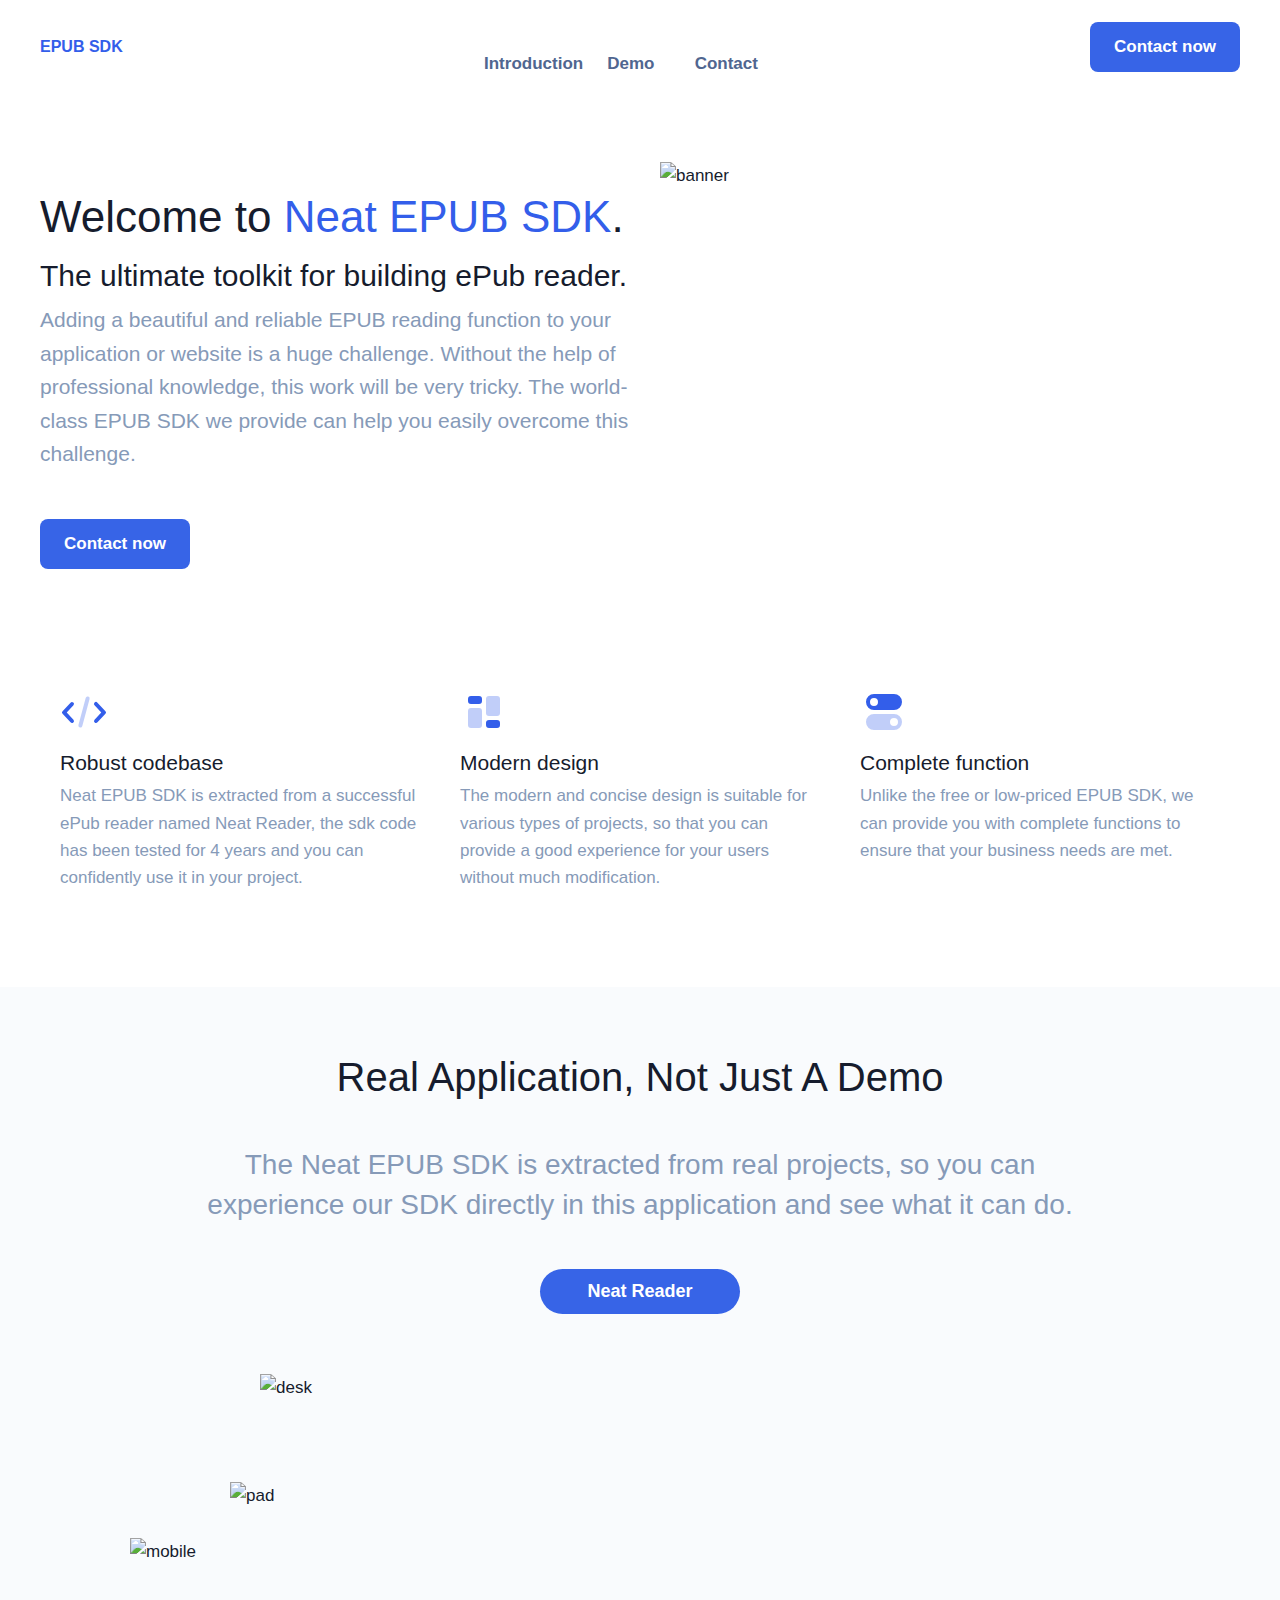
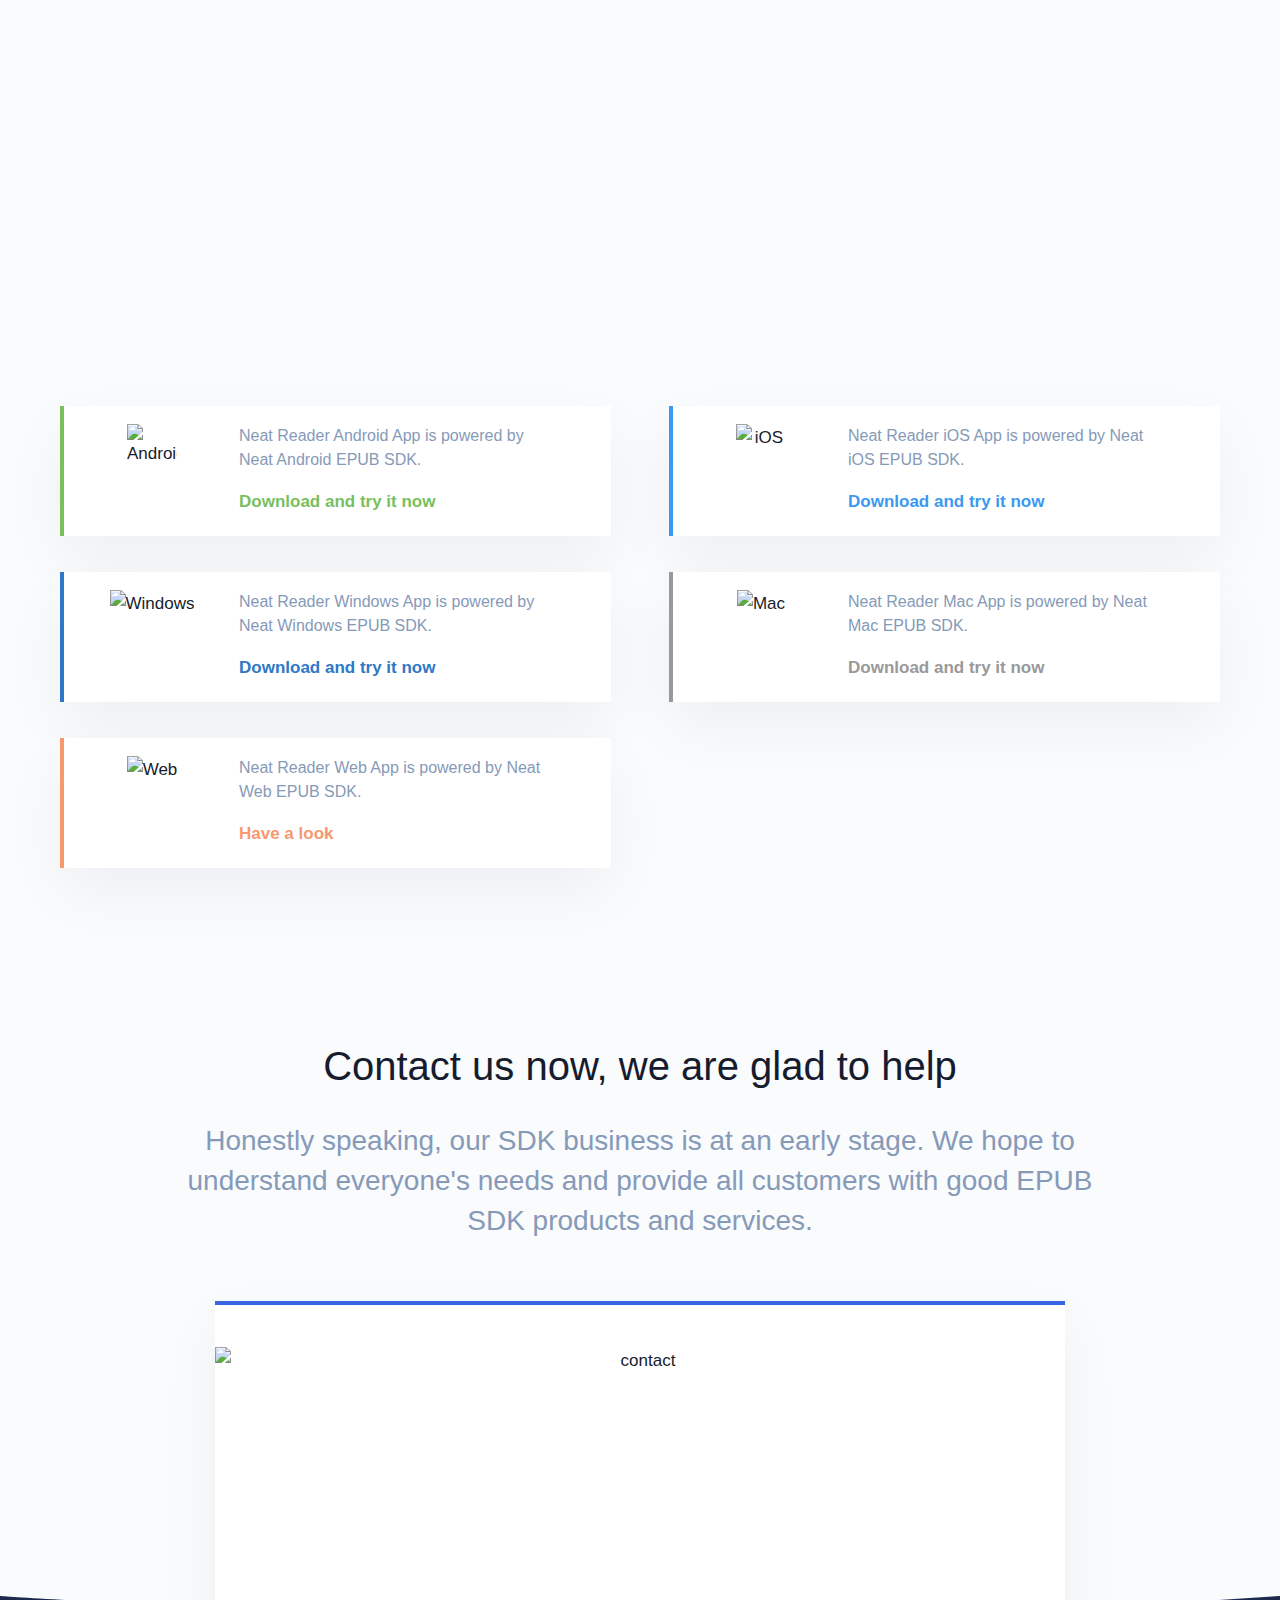
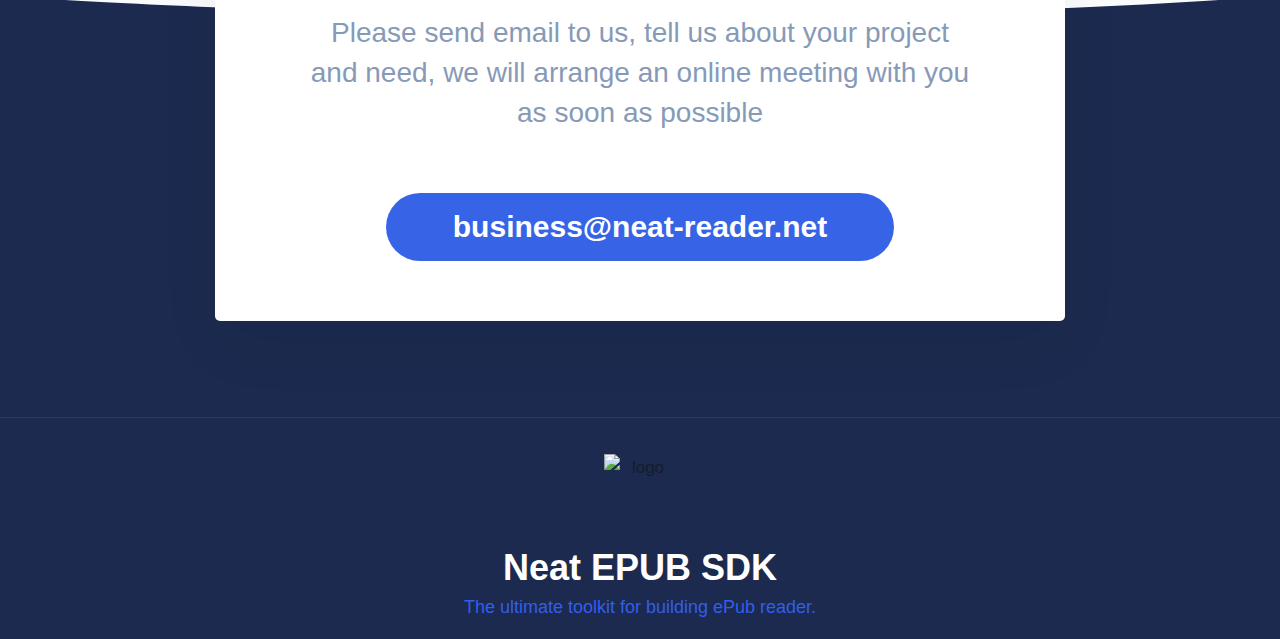
==== commit 31a693c4: "更新联系链接地址" ====
--- a/index.html
+++ b/index.html
@@ -9,6 +9,9 @@
     <meta name="description"
           content="Neat EPUB SDK comes from the widely acclaimed EPUB reader Neat Reader, which has withstood the test of the market and won the recognition of the majority of users. Whether you are developing an EPUB reader for Android, iOS, Web browser, or even Windows and Mac, we can provide you with corresponding solutions to help you win the success of the project.">
     <link rel="stylesheet" href="styles/index.css"/>
+    <script>
+        alert('Due to the adjustment of the company\'s business, SDK business is temporarily closed and the restart time is uncertain. Thank you for your understanding and support.')
+    </script>
 </head>
 <body>
 <!--first-->
@@ -18,6 +21,7 @@
             <h1 class="logo"><a href="/">EPUB SDK</a></h1>
             <ul class="nav-wrap">
                 <li class="nav-item"><a href="#category">Introduction</a></li>
+<!--                <li class="nav-item"><a href="/demo/all.html">Demo</a></li>-->
                 <li class="nav-item"><a href="#application-wrap">Demo</a></li>
                 <li class="nav-item"><a href="#contact-wrap">Contact</a></li>
             </ul>
@@ -206,9 +210,9 @@
                 <img src="img/footer-logo.png" alt="logo">
             </div>
             <h2 class="footer-title">Neat EPUB SDK</h2>
-            <p class="footer-info">The ultimate toolkit for building ePub reader.</p>
+            <p class="footer-info"><a href="/demo/all.html">The ultimate toolkit for building ePub reader.</a></p>
         </div>
     </footer>
 </div>
 </body>
-</html>+</html>
--- a/styles/index.css
+++ b/styles/index.css
@@ -291,6 +291,7 @@
 .container .device-item .device-box.color-3 .device-link{color: #2e79c7;}
 .container .device-item .device-box.color-4 .device-link{color: #999999;}
 .container .device-item .device-box.color-5 .device-link{color: #f6996f;}
+.device-link:hover{text-decoration:underline; }
 .container .device-item .box-left{
     display: flex;
     /*flex: 0 0 114px;*/
